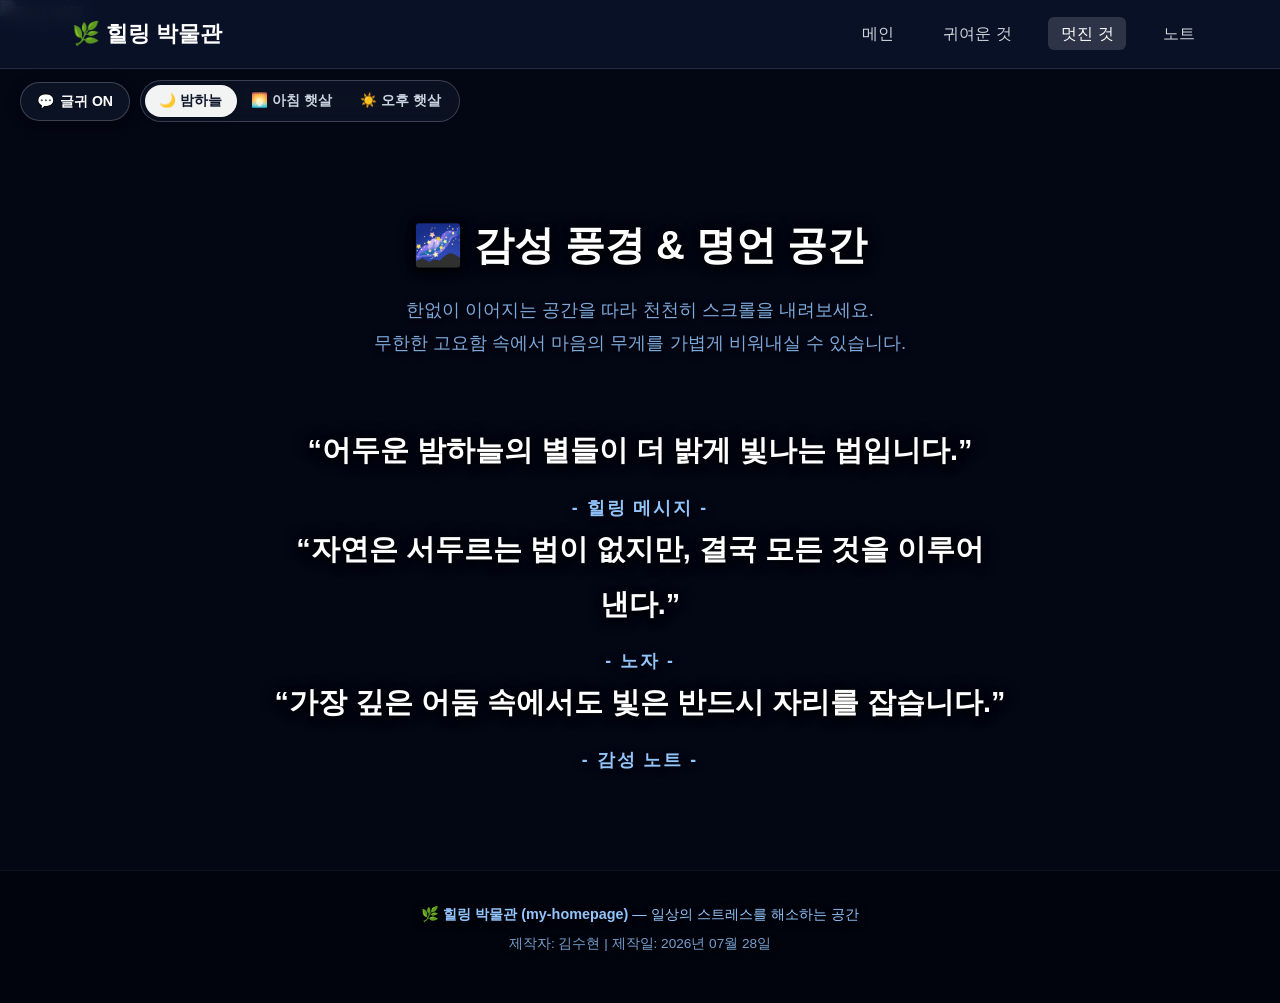
==== pages/great_things.html @ 04c9630a "Add files via upload" ====
<!DOCTYPE html>
<html lang="ko">
<head>
  <meta charset="UTF-8">
  <meta name="viewport" content="width=device-width, initial-scale=1.0">
  <title>힐링 박물관 - 멋진 것</title>
  
  <link rel="stylesheet" href="../css/style.css">
  
  <style>
    /* ==========================================================================
       great_things.html - 배경 이미지 매칭 & 부드러운 페이드 전환 & 하단 푸터 연동
       ========================================================================== */

    html, body {
      margin: 0;
      padding: 0;
      background-color: #030613; /* 기본 배경색 */
    }

    /* [핵심] 래퍼 컨테이너: 내부 이미지의 높이에 맞춰 자동으로 전체 문서 높이가 결정됨 */
    .scroll-wrapper {
      position: relative;
      width: 100%;
    }

    /* 문서 흐름 내에 있는 배경 이미지 (페이드 전환을 위한 부드러운 transition 적용) */
    .full-bg-image {
      width: 100%;
      height: auto;
      display: block;
      transition: opacity 0.5s ease-in-out;
    }

    /* 이미지 위를 정확히 덮는 오버레이 UI 레이어 (이미지 높이와 100% 일치) */
    .overlay-ui {
      position: absolute;
      top: 0;
      left: 0;
      width: 100%;
      height: 100%;
      display: flex;
      flex-direction: column;
      justify-content: space-between;
      pointer-events: none; /* 기본적으로 클릭은 투과시키고 내부 인터랙티브 요소만 작동 */
    }

    /* 클릭 및 스크롤 상호작용이 필요한 영역만 다시 포인터 이벤트 활성화 */
    .control-panel, 
    #site-header, 
    .main-content, 
    #site-footer {
      pointer-events: auto;
    }

    /* --------------------------------------------------------------------------
       상단 고정 컨트롤 바 (글귀 토글 + 테마 선택)
       -------------------------------------------------------------------------- */
    .control-panel {
      position: fixed;
      top: 80px;
      left: 20px;
      z-index: 999;
      display: flex;
      flex-wrap: wrap;
      gap: 10px;
      align-items: center;
    }

    .control-btn {
      background-color: rgba(15, 23, 42, 0.75);
      color: #ffffff;
      border: 1px solid rgba(255, 255, 255, 0.2);
      padding: 0.55rem 1rem;
      border-radius: 30px;
      font-weight: bold;
      font-size: 0.88rem;
      cursor: pointer;
      backdrop-filter: blur(10px);
      box-shadow: 0 4px 15px rgba(0, 0, 0, 0.3);
      transition: all 0.3s ease;
      display: flex;
      align-items: center;
      gap: 5px;
    }

    .control-btn:hover {
      transform: translateY(-2px);
      box-shadow: 0 6px 20px rgba(0, 0, 0, 0.4);
    }

    .theme-select-group {
      display: flex;
      background-color: rgba(15, 23, 42, 0.65);
      padding: 4px;
      border-radius: 30px;
      border: 1px solid rgba(255, 255, 255, 0.2);
      backdrop-filter: blur(10px);
    }

    .theme-btn {
      background: transparent;
      border: none;
      color: #cbd5e1;
      padding: 0.45rem 0.9rem;
      border-radius: 20px;
      font-size: 0.85rem;
      font-weight: 600;
      cursor: pointer;
      transition: all 0.3s ease;
    }

    .theme-btn.active {
      background-color: rgba(255, 255, 255, 0.95);
      color: #0f172a;
      box-shadow: 0 2px 8px rgba(0,0,0,0.2);
    }

    .quote-toggle-btn.off {
      background-color: rgba(255, 255, 255, 0.2);
      color: #94a3b8;
    }

    /* --------------------------------------------------------------------------
       메인 콘텐츠 레이아웃 (테마 전환 시 부드럽게 흐려졌다가 나타나는 페이드 효과 부여)
       -------------------------------------------------------------------------- */
    .main-content {
      flex-grow: 1;
      display: flex;
      flex-direction: column;
      transition: opacity 0.4s ease-in-out;
    }

    .great-header {
      text-align: center;
      padding: 7rem 1rem 2rem;
      transition: opacity 0.6s ease, transform 0.6s ease, visibility 0.6s ease;
    }

    .great-header.toggle-off {
      opacity: 0 !important;
      visibility: hidden !important;
      transform: translateY(-20px) !important;
    }

    .great-header h1 {
      font-size: 2.5rem;
      margin-bottom: 1rem;
      transition: color 0.5s ease, text-shadow 0.5s ease;
    }

    .great-header p {
      font-size: 1.15rem;
      line-height: 1.8;
      transition: color 0.5s ease, text-shadow 0.5s ease;
    }

    .cosmos-quotes-space {
      flex-grow: 1;
      display: flex;
      flex-direction: column;
      justify-content: space-evenly;
      align-items: center;
      max-width: 800px;
      margin: 0 auto;
      padding: 0 1.5rem 4rem;
      width: 100%;
    }

    /* 스크롤 페이드 인(Fade-In) 연출 스타일 */
    .quote-floating-card {
      text-align: center;
      width: 100%;
      opacity: 0;
      transform: translateY(40px);
      transition: opacity 1.2s cubic-bezier(0.25, 1, 0.5, 1), 
                  transform 1.2s cubic-bezier(0.25, 1, 0.5, 1),
                  visibility 1.2s ease;
    }

    .quote-floating-card.visible {
      opacity: 1;
      transform: translateY(0);
    }

    .quote-floating-card.toggle-off {
      opacity: 0 !important;
      visibility: hidden !important;
      transform: translateY(20px) !important;
    }

    .quote-main-text {
      font-size: 1.8rem;
      line-height: 1.9;
      font-weight: 600;
      word-break: keep-all;
      margin-bottom: 1rem;
      transition: color 0.5s ease, text-shadow 0.5s ease;
    }

    .quote-sub-author {
      font-size: 1.1rem;
      font-weight: 600;
      letter-spacing: 2px;
      transition: color 0.5s ease, text-shadow 0.5s ease;
    }

    /* 푸터 영역 고정 여백 및 정렬 */
    #site-footer {
      padding: 2rem 0 3rem;
      text-align: center;
      width: 100%;
    }


    /* --------------------------------------------------------------------------
       테마별 감성 텍스트 색상 및 그림자 효과 (공통 푸터 포함)
       -------------------------------------------------------------------------- */
    /* 🌙 [테마 1] 밤하늘 (back1) */
    body.theme-night .great-header h1,
    body.theme-night .quote-main-text {
      color: #ffffff;
      text-shadow: 0 0 15px rgba(0, 0, 0, 0.9), 0 3px 8px rgba(0, 0, 0, 0.9);
    }
    body.theme-night .great-header p,
    body.theme-night .quote-sub-author,
    body.theme-night #site-footer {
      color: #93c5fd;
      text-shadow: 0 2px 8px rgba(0, 0, 0, 0.9);
    }

    /* 🌅 [테마 2] 아침 햇살 (back2) */
    body.theme-morning .great-header h1,
    body.theme-morning .quote-main-text {
      color: #1c1917;
      text-shadow: 0 0 15px rgba(255, 255, 255, 0.9), 0 2px 5px rgba(255, 255, 255, 0.8);
    }
    body.theme-morning .great-header p,
    body.theme-morning .quote-sub-author,
    body.theme-morning #site-footer {
      color: #9a3412;
      text-shadow: 0 0 10px rgba(255, 255, 255, 0.8);
    }

    /* ☀️ [테마 3] 오후 햇살 (back3) - 하늘색 배경 대비 가독성을 높인 웜브라운/앰버 톤 */
    body.theme-afternoon .great-header h1,
    body.theme-afternoon .quote-main-text {
      color: #3b1a03; 
      text-shadow: 0 0 15px rgba(255, 255, 255, 1), 0 2px 8px rgba(255, 255, 255, 0.9);
    }
    body.theme-afternoon .great-header p,
    body.theme-afternoon .quote-sub-author,
    body.theme-afternoon #site-footer {
      color: #9a3412; 
      text-shadow: 0 0 12px rgba(255, 255, 255, 0.95);
    }
  </style>
</head>

<body class="theme-night">

  <div class="scroll-wrapper">
    
    <img id="bg-img" class="full-bg-image" src="../images/back1.jpg" alt="감성 배경">

    <div class="overlay-ui">
      
      <div class="control-panel">
        <button id="quote-toggle" class="control-btn quote-toggle-btn">
          <span id="toggle-icon">💬</span>
          <span id="toggle-text">글귀 ON</span>
        </button>

        <div class="theme-select-group">
          <button class="theme-btn active" data-theme="theme-night">🌙 밤하늘</button>
          <button class="theme-btn" data-theme="theme-morning">🌅 아침 햇살</button>
          <button class="theme-btn" data-theme="theme-afternoon">☀️ 오후 햇살</button>
        </div>
      </div>

      <header id="site-header"></header>

      <main class="main-content">
        <section class="great-header">
          <h1 class="page-title" id="page-title">🌌 감성 풍경 & 명언 공간</h1>
          <p class="page-description" id="page-desc">
            한없이 이어지는 공간을 따라 천천히 스크롤을 내려보세요.<br>
            무한한 고요함 속에서 마음의 무게를 가볍게 비워내실 수 있습니다.
          </p>
        </section>

        <section class="cosmos-quotes-space">

          <div class="quote-floating-card">
            <p class="quote-main-text">“어두운 밤하늘의 별들이 더 밝게 빛나는 법입니다.”</p>
            <span class="quote-sub-author">- 힐링 메시지 -</span>
          </div>

          <div class="quote-floating-card">
            <p class="quote-main-text">“자연은 서두르는 법이 없지만, 결국 모든 것을 이루어 낸다.”</p>
            <span class="quote-sub-author">- 노자 -</span>
          </div>

          <div class="quote-floating-card">
            <p class="quote-main-text">“가장 깊은 어둠 속에서도 빛은 반드시 자리를 잡습니다.”</p>
            <span class="quote-sub-author">- 감성 노트 -</span>
          </div>

        </section>
      </main>

      <footer id="site-footer"></footer>

    </div> </div> <script src="../js/header.js"></script>
  <script src="../js/footer.js"></script>

  <script>
    document.addEventListener('DOMContentLoaded', () => {
      
      // 1. 스크롤 감지 및 부드러운 페이드 인 (IntersectionObserver)
      const quoteCards = document.querySelectorAll('.quote-floating-card');
      
      const observerOptions = {
        root: null,
        rootMargin: '0px 0px -15% 0px', 
        threshold: 0.1
      };

      const scrollObserver = new IntersectionObserver((entries) => {
        entries.forEach(entry => {
          if (entry.isIntersecting) {
            entry.target.classList.add('visible');
          }
        });
      }, observerOptions);

      quoteCards.forEach(card => scrollObserver.observe(card));


      // 2. 글귀 ON/OFF 토글 기능 (상단 헤더 + 하단 명언 카드 동시 제어)
      const quoteToggleBtn = document.getElementById('quote-toggle');
      const toggleText = document.getElementById('toggle-text');
      const toggleIcon = document.getElementById('toggle-icon');
      const greatHeader = document.querySelector('.great-header');
      let isQuoteOn = true;

      quoteToggleBtn.addEventListener('click', () => {
        isQuoteOn = !isQuoteOn;
        if (isQuoteOn) {
          quoteToggleBtn.classList.remove('off');
          toggleIcon.textContent = '💬';
          toggleText.textContent = '글귀 ON';
          greatHeader.classList.remove('toggle-off');
          quoteCards.forEach(card => card.classList.remove('toggle-off'));
        } else {
          quoteToggleBtn.classList.add('off');
          toggleIcon.textContent = '🔇';
          toggleText.textContent = '글귀 OFF';
          greatHeader.classList.add('toggle-off');
          quoteCards.forEach(card => card.classList.add('toggle-off'));
        }
      });


      // 3. 테마 및 배경 이미지(back1, back2, back3) 연동 전환 기능 (부드러운 페이드 아웃/인 적용)
      const themeBtns = document.querySelectorAll('.theme-btn');
      const body = document.body;
      const bgImg = document.getElementById('bg-img');
      const mainContent = document.querySelector('.main-content');
      const pageTitle = document.getElementById('page-title');
      const pageDesc = document.getElementById('page-desc');

      const themeData = {
        'theme-night': {
          imgSrc: '../images/back1.jpg',
          title: '🌌 감성 풍경 & 명언 공간',
          desc: '한없이 이어지는 공간을 따라 천천히 스크롤을 내려보세요.<br>무한한 고요함 속에서 마음의 무게를 가볍게 비워내실 수 있습니다.'
        },
        'theme-morning': {
          imgSrc: '../images/back2.jpg',
          title: '🌅 따스한 아침 햇살 공간',
          desc: '새로운 시작을 밝히는 은은한 아침 햇살의 기운을 느껴보세요.<br>상쾌하고 따뜻한 마음으로 하루를 열어가실 수 있습니다.'
        },
        'theme-afternoon': {
          imgSrc: '../images/back3.jpg',
          title: '☀️ 찬란한 오후의 햇살 공간',
          desc: '세상을 황금빛으로 물들이는 강렬하고 따스한 온기 속에 거닐어보세요.<br>지친 마음에 충만한 에너지를 선사합니다.'
        }
      };

      themeBtns.forEach(btn => {
        btn.addEventListener('click', () => {
          const selectedTheme = btn.getAttribute('data-theme');
          const data = themeData[selectedTheme];

          // [핵심] 테마 변경 시 먼저 흐려지게(Fade Out) 처리
          bgImg.style.opacity = 0;
          mainContent.style.opacity = 0;

          // 투명해진 상태에서 내용물 교체 후 다시 선명해지게(Fade In) 처리
          setTimeout(() => {
            bgImg.src = data.imgSrc;
            pageTitle.innerHTML = data.title;
            pageDesc.innerHTML = data.desc;

            body.classList.remove('theme-night', 'theme-morning', 'theme-afternoon');
            body.classList.add(selectedTheme);

            themeBtns.forEach(b => b.classList.remove('active'));
            btn.classList.add('active');

            // 선명하게 나타나기 (Fade In)
            bgImg.style.opacity = 1;
            mainContent.style.opacity = 1;
          }, 350);
        });
      });

    });
  </script>
</body>
</html>
---- css/style.css ----
/* ==========================================================================
   my-homepage - 전체 공통 및 페이지별 스타일시트
   - PRD 기획서에 명시된 페이지별 색상 테마 및 레이아웃 정의
   ========================================================================== */

/* --------------------------------------------------------------------------
   1. 기본 리셋 및 글로벌 변수 (CSS Variables)
   -------------------------------------------------------------------------- */
* {
  margin: 0;
  padding: 0;
  box-sizing: border-box;
}

:root {
  /* 메인 폰트 설정 */
  --font-main: 'Noto Sans KR', -apple-system, BlinkMacSystemFont, 'Segoe UI', Roboto, sans-serif;
  
  /* [기획서 반영] 페이지별 테마 색상 정의 */
  /* 메인 페이지: 남색/검은색 톤 */
  --color-main-bg: #0b132b;
  --color-main-text: #ffffff;
  --color-main-card: #1c2541;

  /* 귀여운 것: 밝은 노란색/연두색 톤 */
  --color-cute-bg: #fffde7;
  --color-cute-accent: #c0ca33;
  --color-cute-text: #333333;

  /* 멋진 것: 검은색 및 밤하늘 느낌 */
  --color-great-bg: #090a0f;
  --color-great-text: #e0e6ed;
  --color-great-accent: #4a90e2;

  /* 노트: 연노랑색 실제 노트 느낌 */
  --color-note-bg: #fef9e7;
  --color-note-line: #e6dfc8;
  --color-note-text: #4a4a4a;
}

body {
  font-family: var(--font-main);
  line-height: 1.6;
  min-height: 100vh;
  display: flex;
  flex-direction: column;
  background-color: var(--color-main-bg);
  color: var(--color-main-text);
  transition: background-color 0.3s ease, color 0.3s ease;
}

/* --------------------------------------------------------------------------
   2. 공통 헤더 & 푸터 레이아웃
   -------------------------------------------------------------------------- */
#site-header {
  position: sticky;
  top: 0;
  z-index: 1000;
  background-color: rgba(11, 19, 43, 0.9);
  backdrop-filter: blur(8px);
  border-bottom: 1px solid rgba(255, 255, 255, 0.1);
}

.nav-container {
  max-width: 1200px;
  margin: 0 auto;
  padding: 1rem 2rem;
  display: flex;
  justify-content: space-between;
  align-items: center;
}

.nav-logo {
  font-size: 1.4rem;
  font-weight: 700;
  color: #ffffff;
  text-decoration: none;
}

.nav-menu {
  list-style: none;
  display: flex;
  gap: 1.5rem;
}

.nav-menu a {
  color: #d1d5db;
  text-decoration: none;
  font-weight: 500;
  padding: 0.5rem 0.8rem;
  border-radius: 6px;
  transition: all 0.2s ease;
}

.nav-menu a:hover,
.nav-menu a.active {
  color: #ffffff;
  background-color: rgba(255, 255, 255, 0.15);
}

#site-footer {
  margin-top: auto;
  padding: 1.5rem;
  text-align: center;
  font-size: 0.9rem;
  background-color: rgba(0, 0, 0, 0.3);
  color: #888888;
  border-top: 1px solid rgba(255, 255, 255, 0.05);
}

/* --------------------------------------------------------------------------
   3. 메인 콘텐츠 구조 영역
   -------------------------------------------------------------------------- */
main {
  flex: 1;
  max-width: 1200px;
  width: 100%;
  margin: 0 auto;
  padding: 2rem 1.5rem;
}

.page-title {
  font-size: 2rem;
  margin-bottom: 1rem;
  text-align: center;
}

.page-description {
  text-align: center;
  margin-bottom: 2rem;
  opacity: 0.85;
}

/* --------------------------------------------------------------------------
   4. 페이지별 전용 테마 바인딩
   -------------------------------------------------------------------------- */

/* [메인 페이지] */
body.theme-main {
  background-color: var(--color-main-bg);
  color: var(--color-main-text);
}

/* [귀여운 것] 밝고 화사한 분위기 */
body.theme-cute {
  background-color: var(--color-cute-bg);
  color: var(--color-cute-text);
}
body.theme-cute #site-header {
  background-color: rgba(255, 253, 231, 0.9);
  border-bottom: 1px solid #f0f4c3;
}
body.theme-cute .nav-logo,
body.theme-cute .nav-menu a {
  color: var(--color-cute-text);
}
body.theme-cute .nav-menu a:hover,
body.theme-cute .nav-menu a.active {
  background-color: #f0f4c3;
}

/* [멋진 것] 어두운 밤하늘 감성 */
body.theme-great {
  background-color: var(--color-great-bg);
  color: var(--color-great-text);
}

/* [노트] 실제 연노랑 종이 느낌 */
body.theme-note {
  background-color: var(--color-note-bg);
  color: var(--color-note-text);
}
body.theme-note #site-header {
  background-color: rgba(254, 249, 231, 0.9);
  border-bottom: 1px solid var(--color-note-line);
}
body.theme-note .nav-logo,
body.theme-note .nav-menu a {
  color: var(--color-note-text);
}
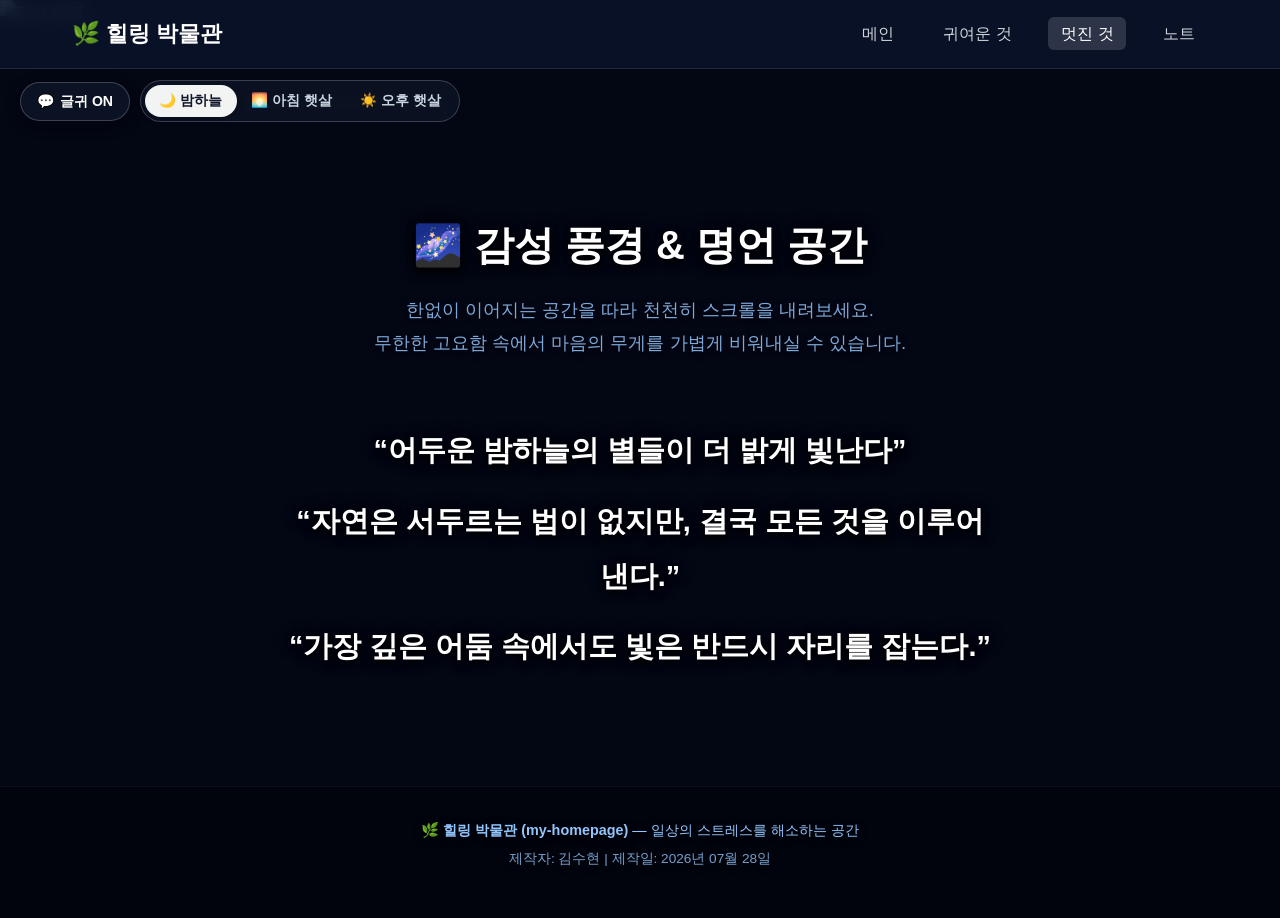
==== commit 66501221: "Restore great_things.html with original content" ====
--- a/pages/great_things.html
+++ b/pages/great_things.html
@@ -292,18 +292,18 @@
         <section class="cosmos-quotes-space">
 
           <div class="quote-floating-card">
-            <p class="quote-main-text">“어두운 밤하늘의 별들이 더 밝게 빛나는 법입니다.”</p>
-            <span class="quote-sub-author">- 힐링 메시지 -</span>
+            <p class="quote-main-text">“어두운 밤하늘의 별들이 더 밝게 빛난다”</p>
+            <span class="quote-sub-author"></span>
           </div>
 
           <div class="quote-floating-card">
             <p class="quote-main-text">“자연은 서두르는 법이 없지만, 결국 모든 것을 이루어 낸다.”</p>
-            <span class="quote-sub-author">- 노자 -</span>
+            <span class="quote-sub-author"></span>
           </div>
 
           <div class="quote-floating-card">
-            <p class="quote-main-text">“가장 깊은 어둠 속에서도 빛은 반드시 자리를 잡습니다.”</p>
-            <span class="quote-sub-author">- 감성 노트 -</span>
+            <p class="quote-main-text">“가장 깊은 어둠 속에서도 빛은 반드시 자리를 잡는다.”</p>
+            <span class="quote-sub-author"></span>
           </div>
 
         </section>
@@ -419,4 +419,4 @@
     });
   </script>
 </body>
-</html>+</html>
